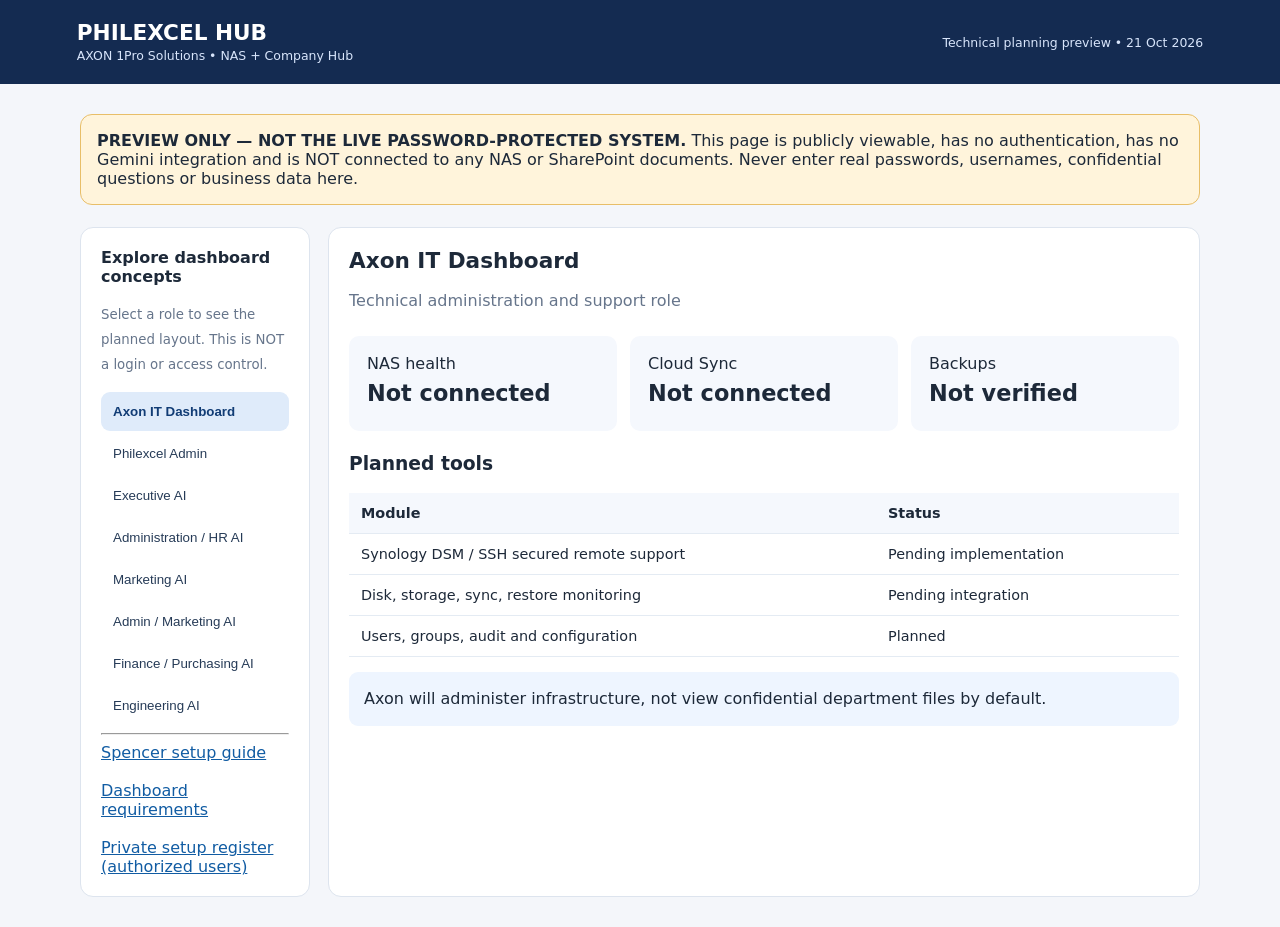
==== index.html @ 59176ad0 "Add public dashboard concept preview with three roles and six AI department views" ====
<!doctype html>
<html lang="en"><head><meta charset="utf-8"><meta name="viewport" content="width=device-width,initial-scale=1"><title>Philexcel Hub — Deployment Preview</title>
<style>
:root{font-family:Inter,system-ui,Arial,sans-serif;color:#1d2939;background:#f4f6fa}*{box-sizing:border-box}body{margin:0}header{background:#142b51;color:white;padding:20px 6%;display:flex;justify-content:space-between;align-items:center;flex-wrap:wrap;gap:8px}h1{margin:0;font-size:1.35rem}header span{font-size:.78rem;color:#d8e5fb}main{max-width:1160px;margin:30px auto;padding:0 20px}.warning{background:#fff4db;border:1px solid #e8be68;border-radius:12px;padding:16px;margin:15px 0 22px}.layout{display:grid;grid-template-columns:230px 1fr;gap:18px}aside,.panel{background:white;border:1px solid #dde4ee;border-radius:13px;padding:20px}aside button{display:block;text-align:left;background:transparent;border:0;border-radius:9px;padding:12px;width:100%;margin:3px 0;cursor:pointer;color:#263b57}aside button.active{background:#dfebfa;color:#113c75;font-weight:700}button{cursor:pointer}h2{margin:0 0 6px;font-size:1.35rem}p{line-height:1.55}small,.muted{color:#66758b}.statgrid{display:grid;grid-template-columns:repeat(3,1fr);gap:13px;margin:22px 0}.stat{background:#f5f8fd;padding:18px;border-radius:10px}.stat strong{display:block;font-size:1.4rem;margin:7px 0}table{border-collapse:collapse;width:100%;font-size:.9rem}td,th{text-align:left;border-bottom:1px solid #e4ebf3;padding:12px}th{background:#f5f8fd}select,input,textarea{font:inherit;border:1px solid #c6d2df;border-radius:8px;padding:10px;width:100%;max-width:520px}label{display:block;margin:14px 0 6px;font-weight:600}.btn{background:#174b89;color:#fff;border:0;border-radius:8px;padding:11px 15px;margin-top:14px}.note{background:#eef5ff;border-radius:9px;padding:15px;margin-top:15px}a{color:#115ca3}.chat{border:1px solid #dae4ef;border-radius:12px;overflow:hidden;margin-top:20px}.thread{min-height:180px;padding:18px;background:#f8fbff}.bubble{background:#e6effa;padding:12px;border-radius:12px;margin:9px 0;max-width:90%}.bubble.bot{background:white;border:1px solid #e0e7f0}.chat form{display:flex;gap:8px;padding:14px}.chat input{max-width:none}.chat .btn{margin:0}.pill{font-size:.78rem;color:#895400;background:#fff0cc;border-radius:12px;padding:5px 9px}@media(max-width:700px){.layout{grid-template-columns:1fr}.statgrid{grid-template-columns:1fr}header{padding:16px}table{display:block;overflow:auto}}
</style></head><body>
<header><div><h1>PHILEXCEL HUB</h1><span>AXON 1Pro Solutions • NAS + Company Hub</span></div><span>Technical planning preview • 21 Oct 2026</span></header>
<main><div class="warning"><strong>PREVIEW ONLY — NOT THE LIVE PASSWORD-PROTECTED SYSTEM.</strong> This page is publicly viewable, has no authentication, has no Gemini integration and is NOT connected to any NAS or SharePoint documents. Never enter real passwords, usernames, confidential questions or business data here.</div>
<div class="layout"><aside aria-label="Preview roles">
<strong>Explore dashboard concepts</strong><p class="muted"><small>Select a role to see the planned layout. This is NOT a login or access control.</small></p>
<button data-view="axon" class="active">Axon IT Dashboard</button><button data-view="admin">Philexcel Admin</button><button data-view="exec">Executive AI</button><button data-view="hr">Administration / HR AI</button><button data-view="marketing">Marketing AI</button><button data-view="admkt">Admin / Marketing AI</button><button data-view="finance">Finance / Purchasing AI</button><button data-view="eng">Engineering AI</button>
<hr><a href="https://github.com/amitaxonsg/PhilexcelHUB/blob/main/docs/DEPLOYMENT.md">Spencer setup guide</a><br><br><a href="https://github.com/amitaxonsg/PhilexcelHUB/blob/main/docs/DASHBOARD.md">Dashboard requirements</a><br><br><a href="https://docs.google.com/document/d/1sl62oz4k16-TaB0ieEfKYXCMGKrt-vidcTIKR-CjX4E/edit">Private setup register (authorized users)</a></aside>
<section class="panel" id="panel" aria-live="polite"></section></div>
</main>
<script>
const names={exec:"Executive",hr:"Administration / HR",marketing:"Marketing",admkt:"Administration / Marketing",finance:"Accounting / Finance / Purchasing",eng:"Engineering"};
const departments=Object.values(names);
const escapeHTML=s=>String(s).replace(/[&<>"']/g,c=>({"&":"&amp;","<":"&lt;",">":"&gt;",'"':"&quot;","'":"&#39;"}[c]));
function render(k){document.querySelectorAll('[data-view]').forEach(b=>b.classList.toggle('active',b.dataset.view===k));let p=document.querySelector('#panel');
if(k==='axon'){p.innerHTML='<h2>Axon IT Dashboard</h2><p class="muted">Technical administration and support role</p><div class="statgrid"><div class="stat">NAS health<strong>Not connected</strong></div><div class="stat">Cloud Sync<strong>Not connected</strong></div><div class="stat">Backups<strong>Not verified</strong></div></div><h3>Planned tools</h3><table><tr><th>Module</th><th>Status</th></tr><tr><td>Synology DSM / SSH secured remote support</td><td>Pending implementation</td></tr><tr><td>Disk, storage, sync, restore monitoring</td><td>Pending integration</td></tr><tr><td>Users, groups, audit and configuration</td><td>Planned</td></tr></table><p class="note">Axon will administer infrastructure, not view confidential department files by default.</p>';return}
if(k==='admin'){p.innerHTML='<h2>Philexcel Admin Dashboard</h2><p class="muted">Proposed daily employee and NAS access management</p><div class="statgrid"><div class="stat">Department groups<strong>6</strong><small>Planning count</small></div><div class="stat">Employee accounts<strong>Unverified</strong></div><div class="stat">Default access<strong>Read / Write</strong></div></div><h3>Planned workflows</h3><table><tr><th>Task</th><th>Behavior when implemented</th></tr><tr><td>Onboard</td><td>Create NAS employee and assign one or more approved groups</td></tr><tr><td>Permissions</td><td>Preview and update RO / RW / None, verify actual NAS ACLs</td></tr><tr><td>Offboard</td><td>Disable NAS account; preserve files and audit history</td></tr><tr><td>System</td><td>Read-only health, sync status and audit logs</td></tr></table><p class="note">No live user, permission or storage action is available on this preview page.</p>';return}
const name=names[k]||"Department";p.innerHTML='<h2>'+escapeHTML(name)+' — AI Assistant</h2><p class="muted">Department-only chatbot interface • planned Gemini integration</p><span class="pill">Demo only • Not connected to real documents</span><div class="chat"><div class="thread" id="thread"><div class="bubble bot">Welcome to the '+escapeHTML(name)+' AI assistant preview. In the production system, ask for document summaries, suggestions or links to authorized SharePoint files.</div></div><form id="chat"><input id="q" type="text" autocomplete="off" maxlength="240" aria-label="Example question" placeholder="Try a sample question (no confidential information)" required><button class="btn">Preview</button></form></div><p class="note"><strong>Production security requirement:</strong> Individual password-protected login, verified department membership and SharePoint file access on every request; source links only for permitted files. Gemini will not receive documents from other departments.</p>';document.querySelector('#chat').addEventListener('submit',e=>{e.preventDefault();const q=document.querySelector('#q'),value=q.value.trim();if(!value)return;const thread=document.querySelector('#thread');const user=document.createElement('div');user.className='bubble';user.textContent=value;thread.append(user);const bot=document.createElement('div');bot.className='bubble bot';bot.textContent='Preview only: when live, this assistant would search your permitted '+name+' documents and respond with a summary, suggestions and verified SharePoint links. No real files were searched.';thread.append(bot);q.value='';});}
document.querySelectorAll('[data-view]').forEach(b=>b.addEventListener('click',()=>render(b.dataset.view)));render('axon');
</script></body></html>
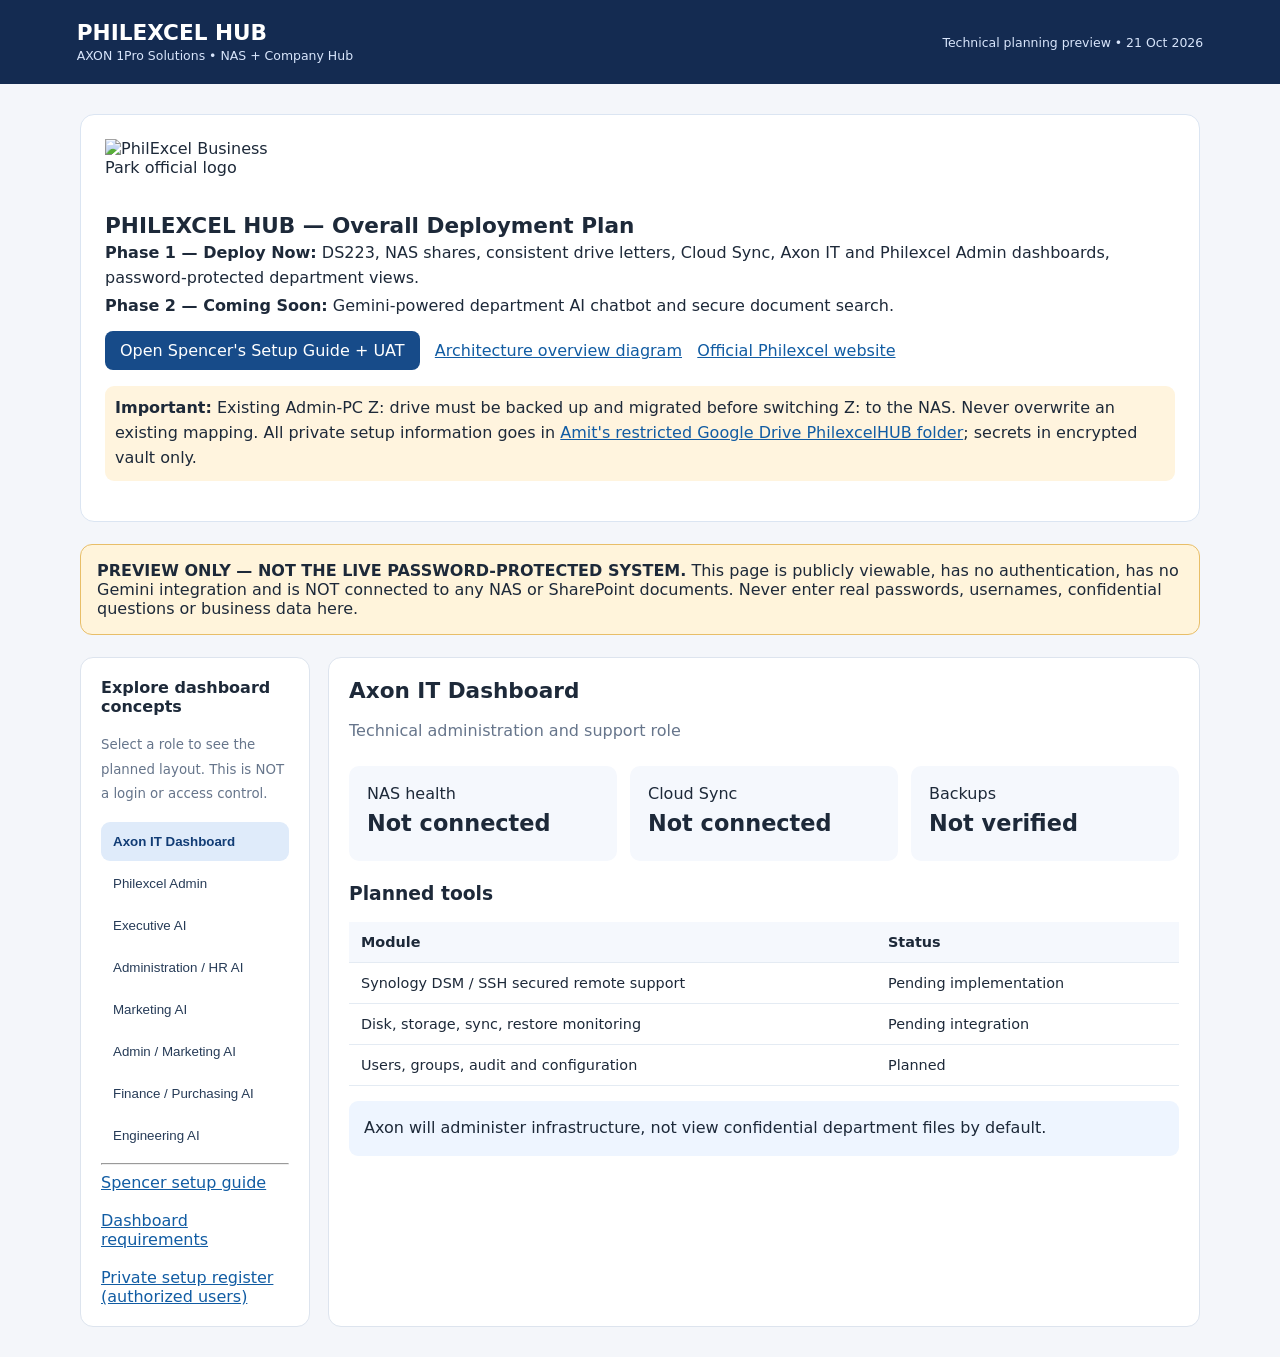
==== commit d873fe52: "Add Philexcel branding and setup guide link to site homepage" ====
--- a/index.html
+++ b/index.html
@@ -4,7 +4,7 @@
 :root{font-family:Inter,system-ui,Arial,sans-serif;color:#1d2939;background:#f4f6fa}*{box-sizing:border-box}body{margin:0}header{background:#142b51;color:white;padding:20px 6%;display:flex;justify-content:space-between;align-items:center;flex-wrap:wrap;gap:8px}h1{margin:0;font-size:1.35rem}header span{font-size:.78rem;color:#d8e5fb}main{max-width:1160px;margin:30px auto;padding:0 20px}.warning{background:#fff4db;border:1px solid #e8be68;border-radius:12px;padding:16px;margin:15px 0 22px}.layout{display:grid;grid-template-columns:230px 1fr;gap:18px}aside,.panel{background:white;border:1px solid #dde4ee;border-radius:13px;padding:20px}aside button{display:block;text-align:left;background:transparent;border:0;border-radius:9px;padding:12px;width:100%;margin:3px 0;cursor:pointer;color:#263b57}aside button.active{background:#dfebfa;color:#113c75;font-weight:700}button{cursor:pointer}h2{margin:0 0 6px;font-size:1.35rem}p{line-height:1.55}small,.muted{color:#66758b}.statgrid{display:grid;grid-template-columns:repeat(3,1fr);gap:13px;margin:22px 0}.stat{background:#f5f8fd;padding:18px;border-radius:10px}.stat strong{display:block;font-size:1.4rem;margin:7px 0}table{border-collapse:collapse;width:100%;font-size:.9rem}td,th{text-align:left;border-bottom:1px solid #e4ebf3;padding:12px}th{background:#f5f8fd}select,input,textarea{font:inherit;border:1px solid #c6d2df;border-radius:8px;padding:10px;width:100%;max-width:520px}label{display:block;margin:14px 0 6px;font-weight:600}.btn{background:#174b89;color:#fff;border:0;border-radius:8px;padding:11px 15px;margin-top:14px}.note{background:#eef5ff;border-radius:9px;padding:15px;margin-top:15px}a{color:#115ca3}.chat{border:1px solid #dae4ef;border-radius:12px;overflow:hidden;margin-top:20px}.thread{min-height:180px;padding:18px;background:#f8fbff}.bubble{background:#e6effa;padding:12px;border-radius:12px;margin:9px 0;max-width:90%}.bubble.bot{background:white;border:1px solid #e0e7f0}.chat form{display:flex;gap:8px;padding:14px}.chat input{max-width:none}.chat .btn{margin:0}.pill{font-size:.78rem;color:#895400;background:#fff0cc;border-radius:12px;padding:5px 9px}@media(max-width:700px){.layout{grid-template-columns:1fr}.statgrid{grid-template-columns:1fr}header{padding:16px}table{display:block;overflow:auto}}
 </style></head><body>
 <header><div><h1>PHILEXCEL HUB</h1><span>AXON 1Pro Solutions • NAS + Company Hub</span></div><span>Technical planning preview • 21 Oct 2026</span></header>
-<main><div class="warning"><strong>PREVIEW ONLY — NOT THE LIVE PASSWORD-PROTECTED SYSTEM.</strong> This page is publicly viewable, has no authentication, has no Gemini integration and is NOT connected to any NAS or SharePoint documents. Never enter real passwords, usernames, confidential questions or business data here.</div>
+<main><section style="background:#fff;border:1px solid #dbe5f2;border-radius:14px;padding:24px;margin-bottom:22px"><div style="display:flex;align-items:center;gap:14px;flex-wrap:wrap"><img src="https://philexcel.com.ph/New-Logo-Transparent-Backgr.png" alt="PhilExcel Business Park official logo" style="height:60px;max-width:200px;object-fit:contain"><div><h2 style="margin:0">PHILEXCEL HUB — Overall Deployment Plan</h2><p style="margin:3px 0"><b>Phase 1 — Deploy Now:</b> DS223, NAS shares, consistent drive letters, Cloud Sync, Axon IT and Philexcel Admin dashboards, password-protected department views.</p><p style="margin:3px 0"><b>Phase 2 — Coming Soon:</b> Gemini-powered department AI chatbot and secure document search.</p><a href="./setup.html" style="display:inline-block;background:#174b89;color:#fff;padding:10px 15px;text-decoration:none;border-radius:8px;margin-top:10px">Open Spencer's Setup Guide + UAT</a> &nbsp; <a href="./overview.svg">Architecture overview diagram</a> &nbsp; <a href="https://philexcel.com">Official Philexcel website</a></div></div><p style="background:#fff4de;padding:10px;border-radius:9px"><b>Important:</b> Existing Admin-PC Z: drive must be backed up and migrated before switching Z: to the NAS. Never overwrite an existing mapping. All private setup information goes in <a href="https://drive.google.com/drive/folders/1fSYazqiP_jbEdeOPxQJVp6BpewiWaLEE">Amit's restricted Google Drive PhilexcelHUB folder</a>; secrets in encrypted vault only.</p></section><div class="warning"><strong>PREVIEW ONLY — NOT THE LIVE PASSWORD-PROTECTED SYSTEM.</strong> This page is publicly viewable, has no authentication, has no Gemini integration and is NOT connected to any NAS or SharePoint documents. Never enter real passwords, usernames, confidential questions or business data here.</div>
 <div class="layout"><aside aria-label="Preview roles">
 <strong>Explore dashboard concepts</strong><p class="muted"><small>Select a role to see the planned layout. This is NOT a login or access control.</small></p>
 <button data-view="axon" class="active">Axon IT Dashboard</button><button data-view="admin">Philexcel Admin</button><button data-view="exec">Executive AI</button><button data-view="hr">Administration / HR AI</button><button data-view="marketing">Marketing AI</button><button data-view="admkt">Admin / Marketing AI</button><button data-view="finance">Finance / Purchasing AI</button><button data-view="eng">Engineering AI</button>
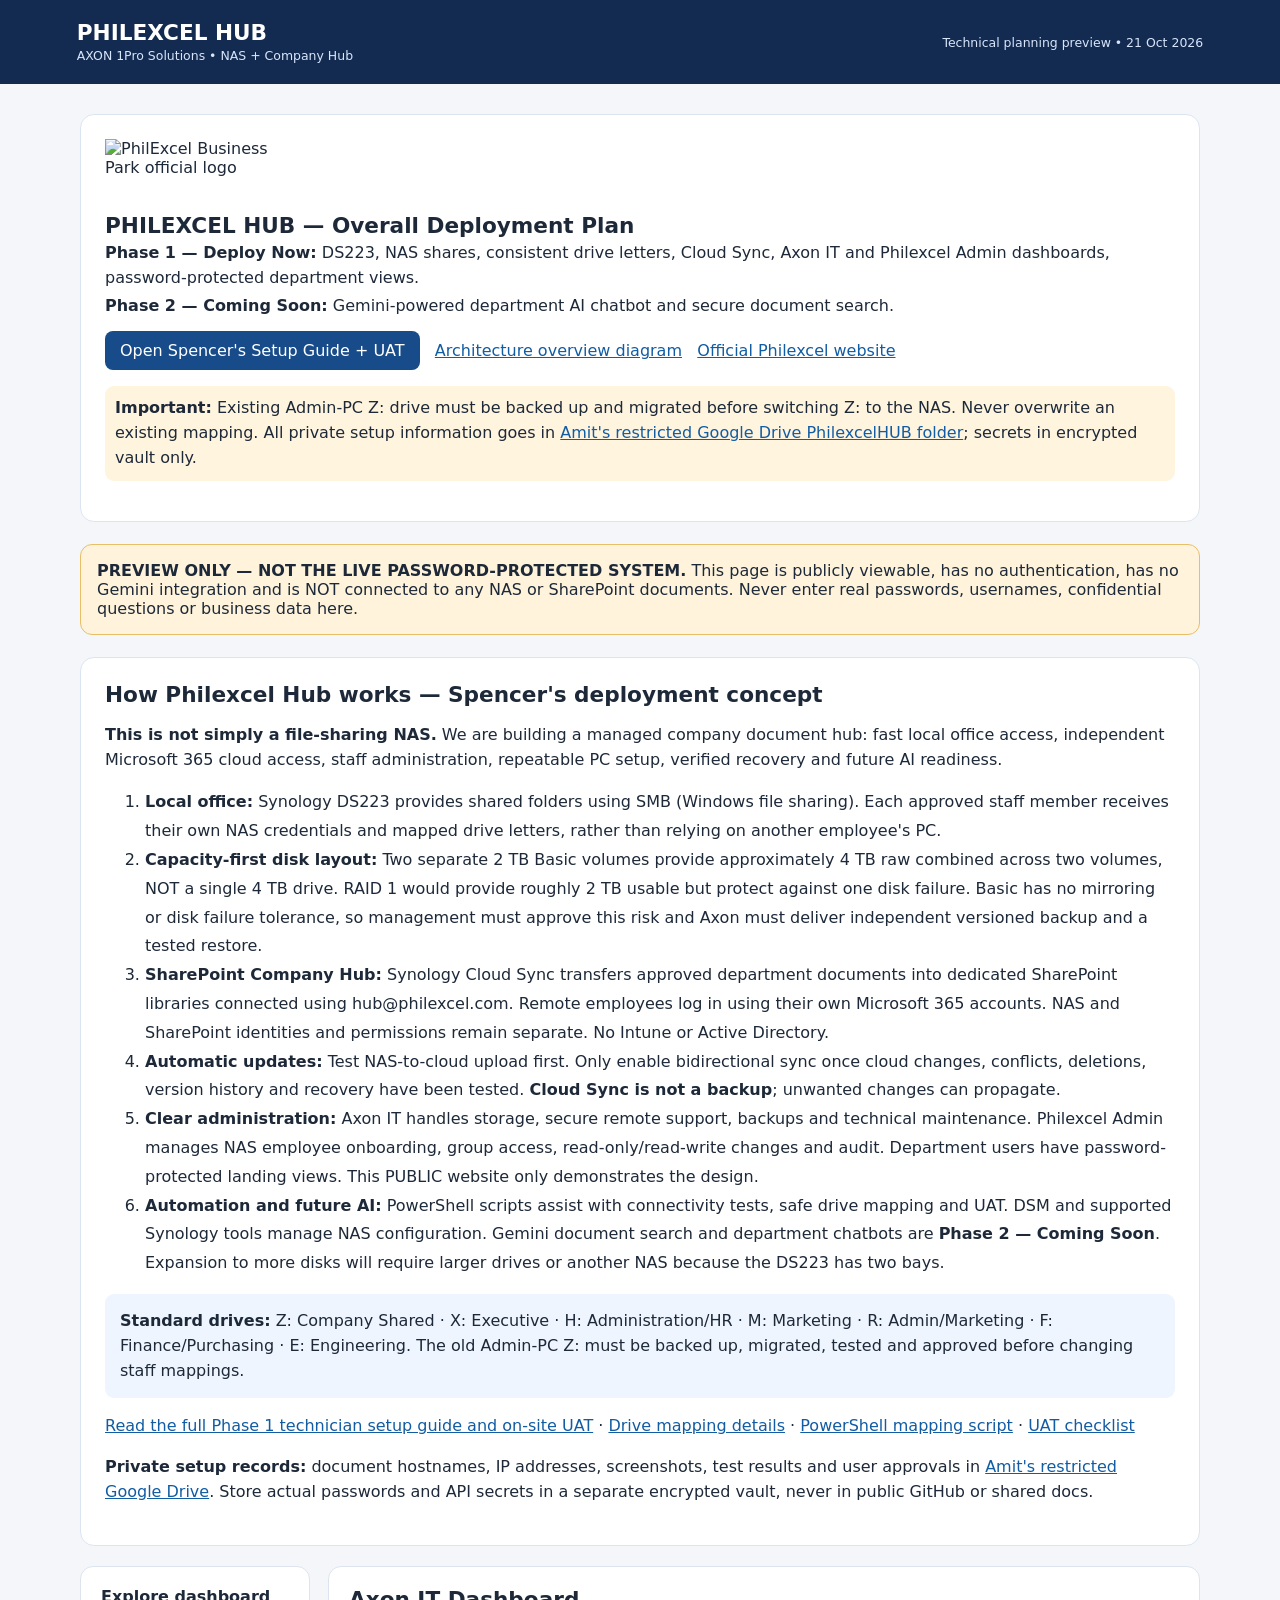
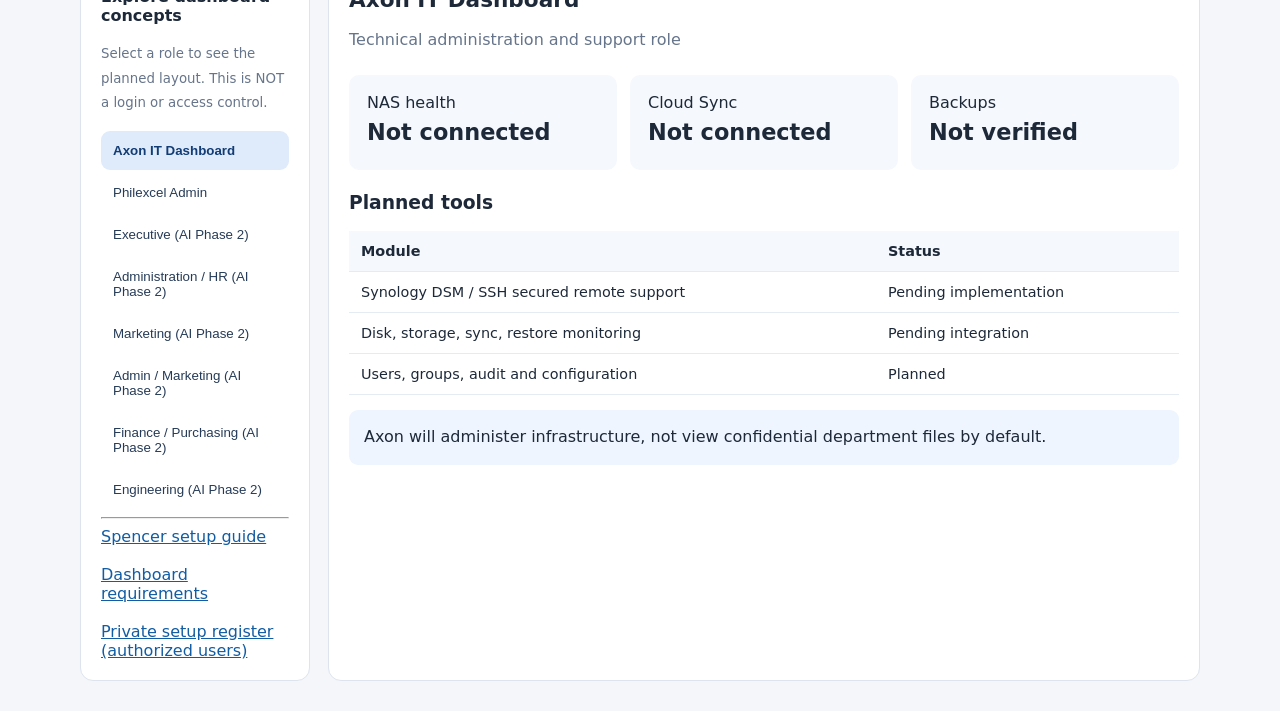
==== commit d45e84ec: "Clarify Hub deployment purpose, capacity choice, dashboards and Phase 2 AI on homepage" ====
--- a/index.html
+++ b/index.html
@@ -5,9 +5,22 @@
 </style></head><body>
 <header><div><h1>PHILEXCEL HUB</h1><span>AXON 1Pro Solutions • NAS + Company Hub</span></div><span>Technical planning preview • 21 Oct 2026</span></header>
 <main><section style="background:#fff;border:1px solid #dbe5f2;border-radius:14px;padding:24px;margin-bottom:22px"><div style="display:flex;align-items:center;gap:14px;flex-wrap:wrap"><img src="https://philexcel.com.ph/New-Logo-Transparent-Backgr.png" alt="PhilExcel Business Park official logo" style="height:60px;max-width:200px;object-fit:contain"><div><h2 style="margin:0">PHILEXCEL HUB — Overall Deployment Plan</h2><p style="margin:3px 0"><b>Phase 1 — Deploy Now:</b> DS223, NAS shares, consistent drive letters, Cloud Sync, Axon IT and Philexcel Admin dashboards, password-protected department views.</p><p style="margin:3px 0"><b>Phase 2 — Coming Soon:</b> Gemini-powered department AI chatbot and secure document search.</p><a href="./setup.html" style="display:inline-block;background:#174b89;color:#fff;padding:10px 15px;text-decoration:none;border-radius:8px;margin-top:10px">Open Spencer's Setup Guide + UAT</a> &nbsp; <a href="./overview.svg">Architecture overview diagram</a> &nbsp; <a href="https://philexcel.com">Official Philexcel website</a></div></div><p style="background:#fff4de;padding:10px;border-radius:9px"><b>Important:</b> Existing Admin-PC Z: drive must be backed up and migrated before switching Z: to the NAS. Never overwrite an existing mapping. All private setup information goes in <a href="https://drive.google.com/drive/folders/1fSYazqiP_jbEdeOPxQJVp6BpewiWaLEE">Amit's restricted Google Drive PhilexcelHUB folder</a>; secrets in encrypted vault only.</p></section><div class="warning"><strong>PREVIEW ONLY — NOT THE LIVE PASSWORD-PROTECTED SYSTEM.</strong> This page is publicly viewable, has no authentication, has no Gemini integration and is NOT connected to any NAS or SharePoint documents. Never enter real passwords, usernames, confidential questions or business data here.</div>
-<div class="layout"><aside aria-label="Preview roles">
+<section style="background:white;border:1px solid #dbe5f2;border-radius:14px;padding:24px;margin:20px 0" id="how-it-works">
+<h2>How Philexcel Hub works — Spencer's deployment concept</h2>
+<p><strong>This is not simply a file-sharing NAS.</strong> We are building a managed company document hub: fast local office access, independent Microsoft 365 cloud access, staff administration, repeatable PC setup, verified recovery and future AI readiness.</p>
+<ol style="line-height:1.8">
+<li><strong>Local office:</strong> Synology DS223 provides shared folders using SMB (Windows file sharing). Each approved staff member receives their own NAS credentials and mapped drive letters, rather than relying on another employee's PC.</li>
+<li><strong>Capacity-first disk layout:</strong> Two separate 2 TB Basic volumes provide approximately 4 TB raw combined across two volumes, NOT a single 4 TB drive. RAID 1 would provide roughly 2 TB usable but protect against one disk failure. Basic has no mirroring or disk failure tolerance, so management must approve this risk and Axon must deliver independent versioned backup and a tested restore.</li>
+<li><strong>SharePoint Company Hub:</strong> Synology Cloud Sync transfers approved department documents into dedicated SharePoint libraries connected using hub@philexcel.com. Remote employees log in using their own Microsoft 365 accounts. NAS and SharePoint identities and permissions remain separate. No Intune or Active Directory.</li>
+<li><strong>Automatic updates:</strong> Test NAS-to-cloud upload first. Only enable bidirectional sync once cloud changes, conflicts, deletions, version history and recovery have been tested. <strong>Cloud Sync is not a backup</strong>; unwanted changes can propagate.</li>
+<li><strong>Clear administration:</strong> Axon IT handles storage, secure remote support, backups and technical maintenance. Philexcel Admin manages NAS employee onboarding, group access, read-only/read-write changes and audit. Department users have password-protected landing views. This PUBLIC website only demonstrates the design.</li>
+<li><strong>Automation and future AI:</strong> PowerShell scripts assist with connectivity tests, safe drive mapping and UAT. DSM and supported Synology tools manage NAS configuration. Gemini document search and department chatbots are <strong>Phase 2 — Coming Soon</strong>. Expansion to more disks will require larger drives or another NAS because the DS223 has two bays.</li>
+</ol>
+<p class="note"><strong>Standard drives:</strong> Z: Company Shared · X: Executive · H: Administration/HR · M: Marketing · R: Admin/Marketing · F: Finance/Purchasing · E: Engineering. The old Admin-PC Z: must be backed up, migrated, tested and approved before changing staff mappings.</p>
+<p><a href="./setup.html">Read the full Phase 1 technician setup guide and on-site UAT</a> · <a href="./docs/DRIVE-MAPPING.md">Drive mapping details</a> · <a href="./scripts/Map-HubShares.ps1">PowerShell mapping script</a> · <a href="./docs/UAT.md">UAT checklist</a></p>
+<p><strong>Private setup records:</strong> document hostnames, IP addresses, screenshots, test results and user approvals in <a href="https://drive.google.com/drive/folders/1fSYazqiP_jbEdeOPxQJVp6BpewiWaLEE">Amit's restricted Google Drive</a>. Store actual passwords and API secrets in a separate encrypted vault, never in public GitHub or shared docs.</p></section><div class="layout"><aside aria-label="Preview roles">
 <strong>Explore dashboard concepts</strong><p class="muted"><small>Select a role to see the planned layout. This is NOT a login or access control.</small></p>
-<button data-view="axon" class="active">Axon IT Dashboard</button><button data-view="admin">Philexcel Admin</button><button data-view="exec">Executive AI</button><button data-view="hr">Administration / HR AI</button><button data-view="marketing">Marketing AI</button><button data-view="admkt">Admin / Marketing AI</button><button data-view="finance">Finance / Purchasing AI</button><button data-view="eng">Engineering AI</button>
+<button data-view="axon" class="active">Axon IT Dashboard</button><button data-view="admin">Philexcel Admin</button><button data-view="exec">Executive (AI Phase 2)</button><button data-view="hr">Administration / HR (AI Phase 2)</button><button data-view="marketing">Marketing (AI Phase 2)</button><button data-view="admkt">Admin / Marketing (AI Phase 2)</button><button data-view="finance">Finance / Purchasing (AI Phase 2)</button><button data-view="eng">Engineering (AI Phase 2)</button>
 <hr><a href="https://github.com/amitaxonsg/PhilexcelHUB/blob/main/docs/DEPLOYMENT.md">Spencer setup guide</a><br><br><a href="https://github.com/amitaxonsg/PhilexcelHUB/blob/main/docs/DASHBOARD.md">Dashboard requirements</a><br><br><a href="https://docs.google.com/document/d/1sl62oz4k16-TaB0ieEfKYXCMGKrt-vidcTIKR-CjX4E/edit">Private setup register (authorized users)</a></aside>
 <section class="panel" id="panel" aria-live="polite"></section></div>
 </main>
@@ -18,6 +31,6 @@
 function render(k){document.querySelectorAll('[data-view]').forEach(b=>b.classList.toggle('active',b.dataset.view===k));let p=document.querySelector('#panel');
 if(k==='axon'){p.innerHTML='<h2>Axon IT Dashboard</h2><p class="muted">Technical administration and support role</p><div class="statgrid"><div class="stat">NAS health<strong>Not connected</strong></div><div class="stat">Cloud Sync<strong>Not connected</strong></div><div class="stat">Backups<strong>Not verified</strong></div></div><h3>Planned tools</h3><table><tr><th>Module</th><th>Status</th></tr><tr><td>Synology DSM / SSH secured remote support</td><td>Pending implementation</td></tr><tr><td>Disk, storage, sync, restore monitoring</td><td>Pending integration</td></tr><tr><td>Users, groups, audit and configuration</td><td>Planned</td></tr></table><p class="note">Axon will administer infrastructure, not view confidential department files by default.</p>';return}
 if(k==='admin'){p.innerHTML='<h2>Philexcel Admin Dashboard</h2><p class="muted">Proposed daily employee and NAS access management</p><div class="statgrid"><div class="stat">Department groups<strong>6</strong><small>Planning count</small></div><div class="stat">Employee accounts<strong>Unverified</strong></div><div class="stat">Default access<strong>Read / Write</strong></div></div><h3>Planned workflows</h3><table><tr><th>Task</th><th>Behavior when implemented</th></tr><tr><td>Onboard</td><td>Create NAS employee and assign one or more approved groups</td></tr><tr><td>Permissions</td><td>Preview and update RO / RW / None, verify actual NAS ACLs</td></tr><tr><td>Offboard</td><td>Disable NAS account; preserve files and audit history</td></tr><tr><td>System</td><td>Read-only health, sync status and audit logs</td></tr></table><p class="note">No live user, permission or storage action is available on this preview page.</p>';return}
-const name=names[k]||"Department";p.innerHTML='<h2>'+escapeHTML(name)+' — AI Assistant</h2><p class="muted">Department-only chatbot interface • planned Gemini integration</p><span class="pill">Demo only • Not connected to real documents</span><div class="chat"><div class="thread" id="thread"><div class="bubble bot">Welcome to the '+escapeHTML(name)+' AI assistant preview. In the production system, ask for document summaries, suggestions or links to authorized SharePoint files.</div></div><form id="chat"><input id="q" type="text" autocomplete="off" maxlength="240" aria-label="Example question" placeholder="Try a sample question (no confidential information)" required><button class="btn">Preview</button></form></div><p class="note"><strong>Production security requirement:</strong> Individual password-protected login, verified department membership and SharePoint file access on every request; source links only for permitted files. Gemini will not receive documents from other departments.</p>';document.querySelector('#chat').addEventListener('submit',e=>{e.preventDefault();const q=document.querySelector('#q'),value=q.value.trim();if(!value)return;const thread=document.querySelector('#thread');const user=document.createElement('div');user.className='bubble';user.textContent=value;thread.append(user);const bot=document.createElement('div');bot.className='bubble bot';bot.textContent='Preview only: when live, this assistant would search your permitted '+name+' documents and respond with a summary, suggestions and verified SharePoint links. No real files were searched.';thread.append(bot);q.value='';});}
+const name=names[k]||"Department";p.innerHTML='<h2>'+escapeHTML(name)+' — Department Dashboard</h2><p class="muted">Phase 1 department landing view • Phase 2 Gemini chatbot coming soon</p><span class="pill">Phase 2 — Coming Soon • No AI connection</span><div class="chat"><div class="thread" id="thread"><div class="bubble bot">Phase 2 Gemini AI for '+escapeHTML(name)+' is coming soon. In the production system, ask for document summaries, suggestions or links to authorized SharePoint files.</div></div><form id="chat"><input id="q" type="text" autocomplete="off" maxlength="240" aria-label="Example question" placeholder="Try a sample question (no confidential information)" required><button class="btn">Preview</button></form></div><p class="note"><strong>Production security requirement:</strong> Individual password-protected login, verified department membership and SharePoint file access on every request; source links only for permitted files. Gemini will not receive documents from other departments.</p>';document.querySelector('#chat').addEventListener('submit',e=>{e.preventDefault();const q=document.querySelector('#q'),value=q.value.trim();if(!value)return;const thread=document.querySelector('#thread');const user=document.createElement('div');user.className='bubble';user.textContent=value;thread.append(user);const bot=document.createElement('div');bot.className='bubble bot';bot.textContent='Coming in Phase 2: this assistant will search your permitted '+name+' documents and respond with a summary, suggestions and verified SharePoint links. No real files were searched.';thread.append(bot);q.value='';});}
 document.querySelectorAll('[data-view]').forEach(b=>b.addEventListener('click',()=>render(b.dataset.view)));render('axon');
 </script></body></html>
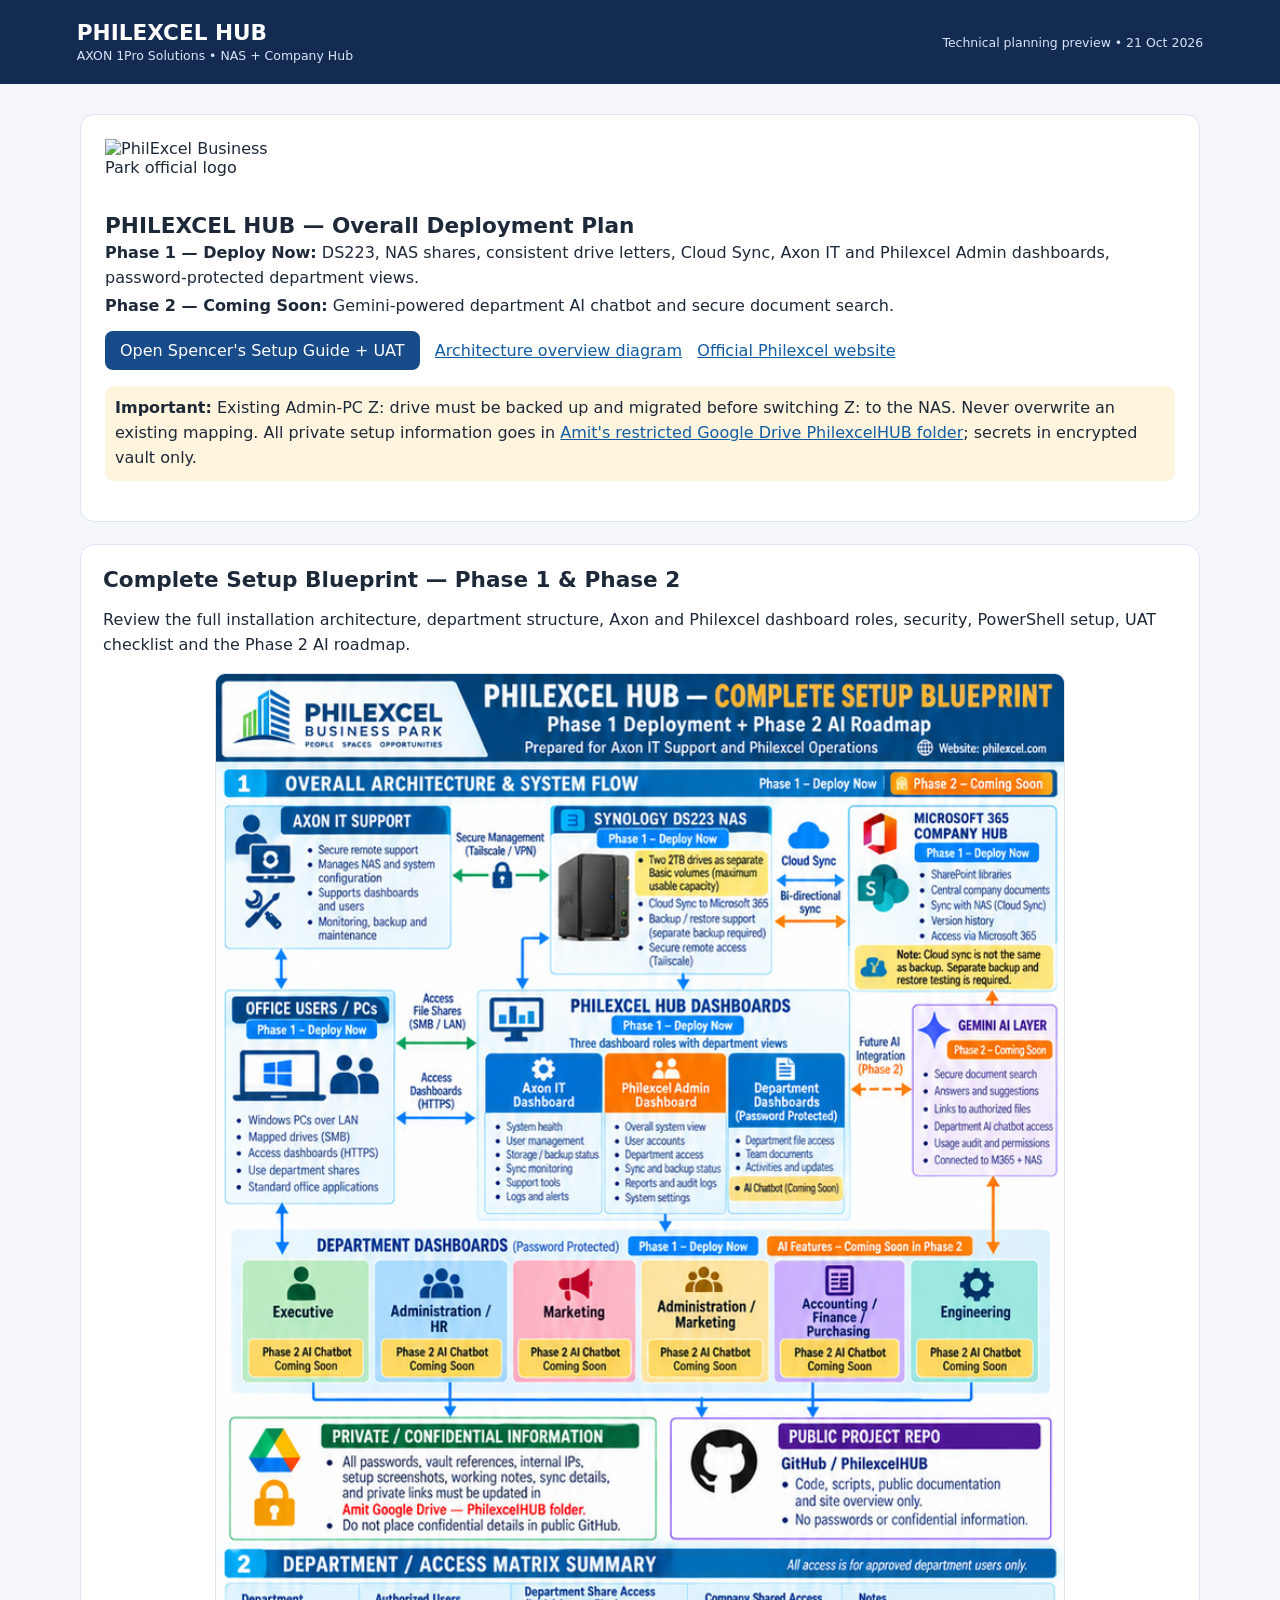
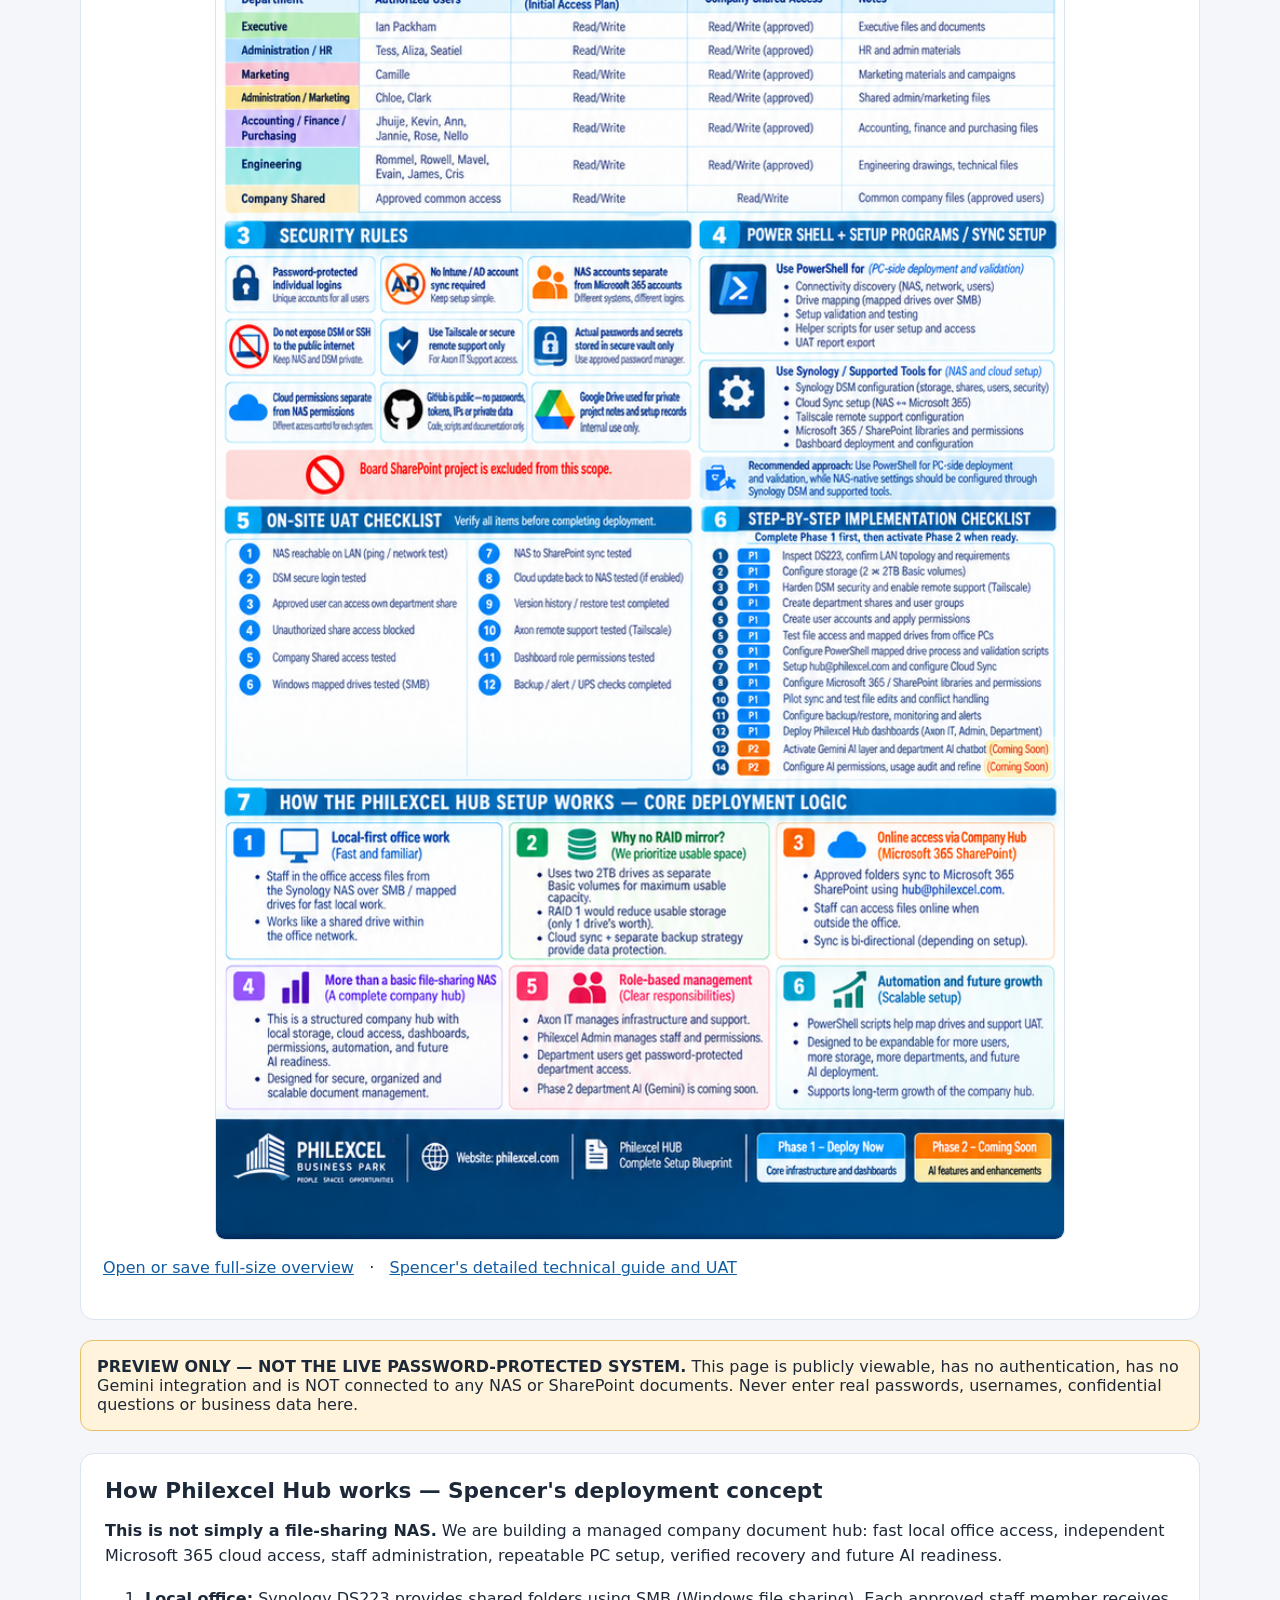
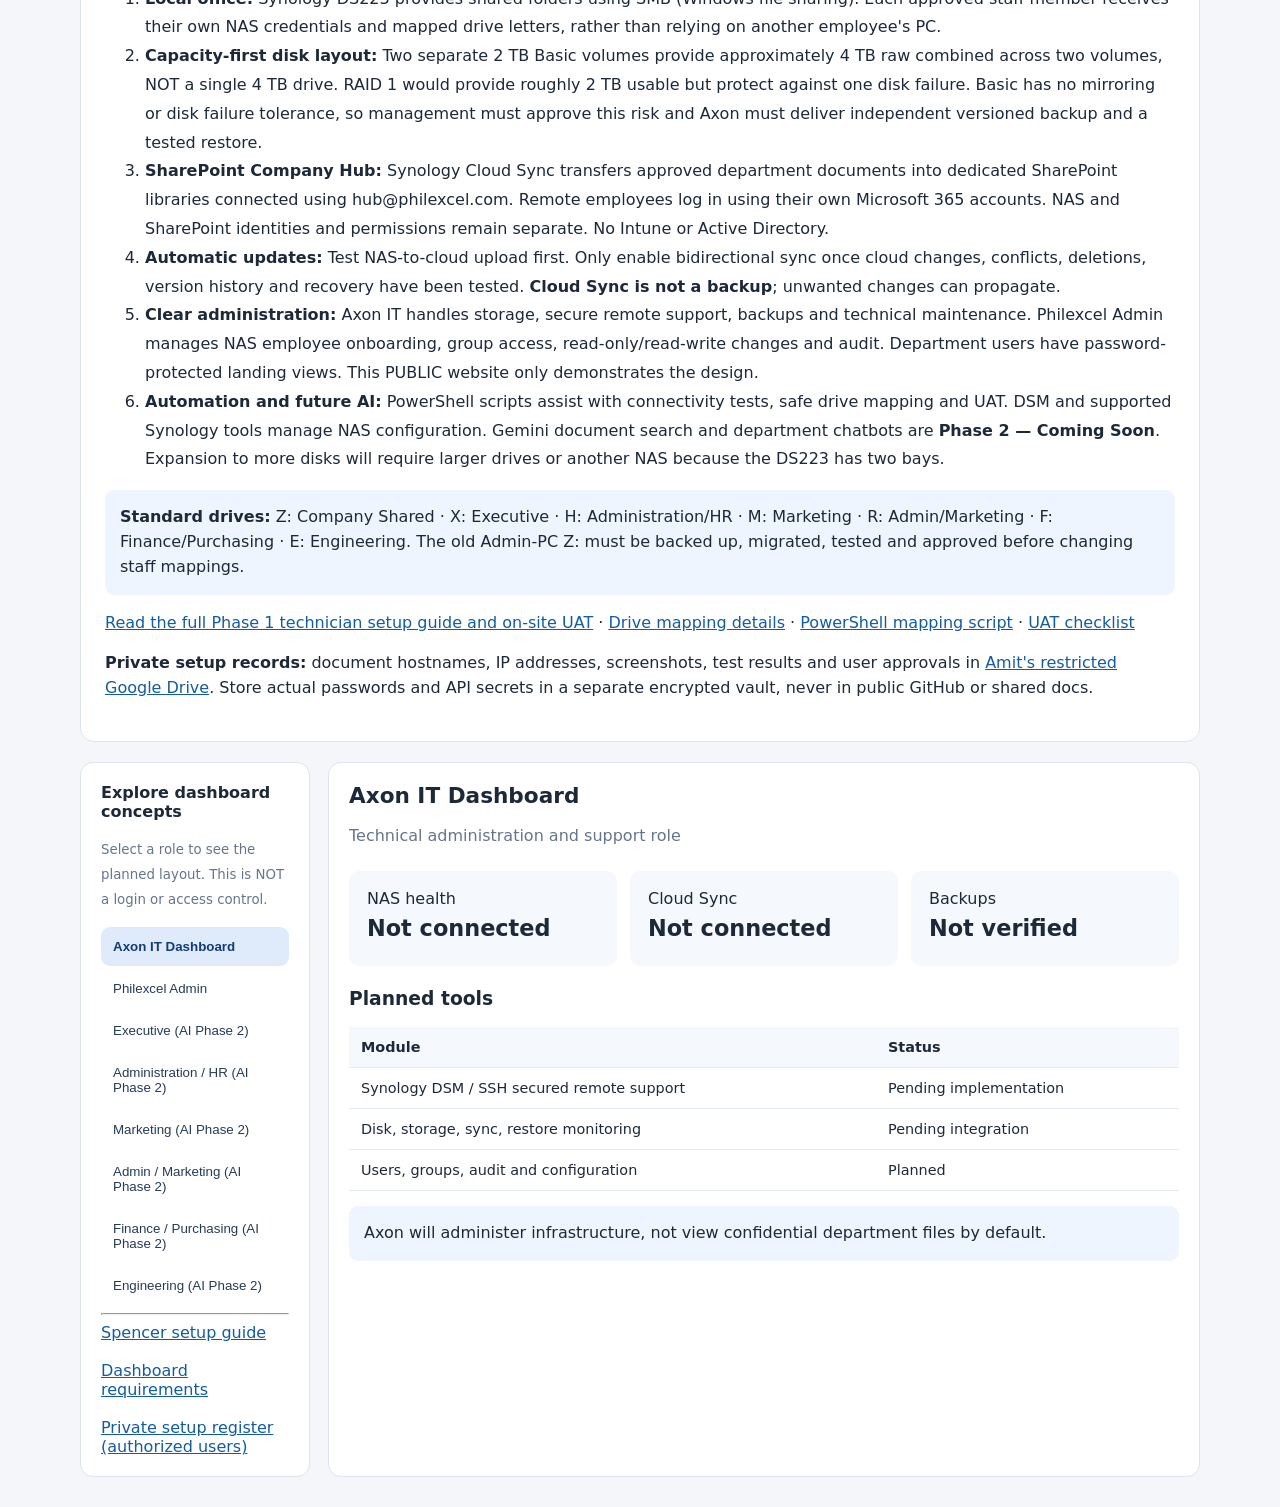
==== commit 20f8ffd2: "Display uploaded long setup blueprint on Philexcel Hub homepage" ====
--- a/index.html
+++ b/index.html
@@ -4,7 +4,7 @@
 :root{font-family:Inter,system-ui,Arial,sans-serif;color:#1d2939;background:#f4f6fa}*{box-sizing:border-box}body{margin:0}header{background:#142b51;color:white;padding:20px 6%;display:flex;justify-content:space-between;align-items:center;flex-wrap:wrap;gap:8px}h1{margin:0;font-size:1.35rem}header span{font-size:.78rem;color:#d8e5fb}main{max-width:1160px;margin:30px auto;padding:0 20px}.warning{background:#fff4db;border:1px solid #e8be68;border-radius:12px;padding:16px;margin:15px 0 22px}.layout{display:grid;grid-template-columns:230px 1fr;gap:18px}aside,.panel{background:white;border:1px solid #dde4ee;border-radius:13px;padding:20px}aside button{display:block;text-align:left;background:transparent;border:0;border-radius:9px;padding:12px;width:100%;margin:3px 0;cursor:pointer;color:#263b57}aside button.active{background:#dfebfa;color:#113c75;font-weight:700}button{cursor:pointer}h2{margin:0 0 6px;font-size:1.35rem}p{line-height:1.55}small,.muted{color:#66758b}.statgrid{display:grid;grid-template-columns:repeat(3,1fr);gap:13px;margin:22px 0}.stat{background:#f5f8fd;padding:18px;border-radius:10px}.stat strong{display:block;font-size:1.4rem;margin:7px 0}table{border-collapse:collapse;width:100%;font-size:.9rem}td,th{text-align:left;border-bottom:1px solid #e4ebf3;padding:12px}th{background:#f5f8fd}select,input,textarea{font:inherit;border:1px solid #c6d2df;border-radius:8px;padding:10px;width:100%;max-width:520px}label{display:block;margin:14px 0 6px;font-weight:600}.btn{background:#174b89;color:#fff;border:0;border-radius:8px;padding:11px 15px;margin-top:14px}.note{background:#eef5ff;border-radius:9px;padding:15px;margin-top:15px}a{color:#115ca3}.chat{border:1px solid #dae4ef;border-radius:12px;overflow:hidden;margin-top:20px}.thread{min-height:180px;padding:18px;background:#f8fbff}.bubble{background:#e6effa;padding:12px;border-radius:12px;margin:9px 0;max-width:90%}.bubble.bot{background:white;border:1px solid #e0e7f0}.chat form{display:flex;gap:8px;padding:14px}.chat input{max-width:none}.chat .btn{margin:0}.pill{font-size:.78rem;color:#895400;background:#fff0cc;border-radius:12px;padding:5px 9px}@media(max-width:700px){.layout{grid-template-columns:1fr}.statgrid{grid-template-columns:1fr}header{padding:16px}table{display:block;overflow:auto}}
 </style></head><body>
 <header><div><h1>PHILEXCEL HUB</h1><span>AXON 1Pro Solutions • NAS + Company Hub</span></div><span>Technical planning preview • 21 Oct 2026</span></header>
-<main><section style="background:#fff;border:1px solid #dbe5f2;border-radius:14px;padding:24px;margin-bottom:22px"><div style="display:flex;align-items:center;gap:14px;flex-wrap:wrap"><img src="https://philexcel.com.ph/New-Logo-Transparent-Backgr.png" alt="PhilExcel Business Park official logo" style="height:60px;max-width:200px;object-fit:contain"><div><h2 style="margin:0">PHILEXCEL HUB — Overall Deployment Plan</h2><p style="margin:3px 0"><b>Phase 1 — Deploy Now:</b> DS223, NAS shares, consistent drive letters, Cloud Sync, Axon IT and Philexcel Admin dashboards, password-protected department views.</p><p style="margin:3px 0"><b>Phase 2 — Coming Soon:</b> Gemini-powered department AI chatbot and secure document search.</p><a href="./setup.html" style="display:inline-block;background:#174b89;color:#fff;padding:10px 15px;text-decoration:none;border-radius:8px;margin-top:10px">Open Spencer's Setup Guide + UAT</a> &nbsp; <a href="./overview.svg">Architecture overview diagram</a> &nbsp; <a href="https://philexcel.com">Official Philexcel website</a></div></div><p style="background:#fff4de;padding:10px;border-radius:9px"><b>Important:</b> Existing Admin-PC Z: drive must be backed up and migrated before switching Z: to the NAS. Never overwrite an existing mapping. All private setup information goes in <a href="https://drive.google.com/drive/folders/1fSYazqiP_jbEdeOPxQJVp6BpewiWaLEE">Amit's restricted Google Drive PhilexcelHUB folder</a>; secrets in encrypted vault only.</p></section><div class="warning"><strong>PREVIEW ONLY — NOT THE LIVE PASSWORD-PROTECTED SYSTEM.</strong> This page is publicly viewable, has no authentication, has no Gemini integration and is NOT connected to any NAS or SharePoint documents. Never enter real passwords, usernames, confidential questions or business data here.</div>
+<main><section style="background:#fff;border:1px solid #dbe5f2;border-radius:14px;padding:24px;margin-bottom:22px"><div style="display:flex;align-items:center;gap:14px;flex-wrap:wrap"><img src="https://philexcel.com.ph/New-Logo-Transparent-Backgr.png" alt="PhilExcel Business Park official logo" style="height:60px;max-width:200px;object-fit:contain"><div><h2 style="margin:0">PHILEXCEL HUB — Overall Deployment Plan</h2><p style="margin:3px 0"><b>Phase 1 — Deploy Now:</b> DS223, NAS shares, consistent drive letters, Cloud Sync, Axon IT and Philexcel Admin dashboards, password-protected department views.</p><p style="margin:3px 0"><b>Phase 2 — Coming Soon:</b> Gemini-powered department AI chatbot and secure document search.</p><a href="./setup.html" style="display:inline-block;background:#174b89;color:#fff;padding:10px 15px;text-decoration:none;border-radius:8px;margin-top:10px">Open Spencer's Setup Guide + UAT</a> &nbsp; <a href="./overview.svg">Architecture overview diagram</a> &nbsp; <a href="https://philexcel.com">Official Philexcel website</a></div></div><p style="background:#fff4de;padding:10px;border-radius:9px"><b>Important:</b> Existing Admin-PC Z: drive must be backed up and migrated before switching Z: to the NAS. Never overwrite an existing mapping. All private setup information goes in <a href="https://drive.google.com/drive/folders/1fSYazqiP_jbEdeOPxQJVp6BpewiWaLEE">Amit's restricted Google Drive PhilexcelHUB folder</a>; secrets in encrypted vault only.</p></section><section id="complete-blueprint" style="background:white;border:1px solid #dbe5f2;border-radius:14px;padding:22px;margin:20px 0"><h2>Complete Setup Blueprint — Phase 1 &amp; Phase 2</h2><p>Review the full installation architecture, department structure, Axon and Philexcel dashboard roles, security, PowerShell setup, UAT checklist and the Phase 2 AI roadmap.</p><a href="./philexcel_hub_complete_setup_blueprint.png" target="_blank" rel="noopener" title="Open full-size Philexcel Hub blueprint"><img src="./philexcel_hub_complete_setup_blueprint.png" alt="Philexcel Hub complete long setup blueprint showing NAS and Microsoft 365 architecture, Phase 1 setup and Phase 2 AI coming soon" style="width:100%;max-width:850px;height:auto;display:block;margin:14px auto;border-radius:10px;border:1px solid #dae4ed" loading="lazy"></a><p><a href="./philexcel_hub_complete_setup_blueprint.png" download>Open or save full-size overview</a> &nbsp; · &nbsp; <a href="./setup.html">Spencer's detailed technical guide and UAT</a></p></section><div class="warning"><strong>PREVIEW ONLY — NOT THE LIVE PASSWORD-PROTECTED SYSTEM.</strong> This page is publicly viewable, has no authentication, has no Gemini integration and is NOT connected to any NAS or SharePoint documents. Never enter real passwords, usernames, confidential questions or business data here.</div>
 <section style="background:white;border:1px solid #dbe5f2;border-radius:14px;padding:24px;margin:20px 0" id="how-it-works">
 <h2>How Philexcel Hub works — Spencer's deployment concept</h2>
 <p><strong>This is not simply a file-sharing NAS.</strong> We are building a managed company document hub: fast local office access, independent Microsoft 365 cloud access, staff administration, repeatable PC setup, verified recovery and future AI readiness.</p>
